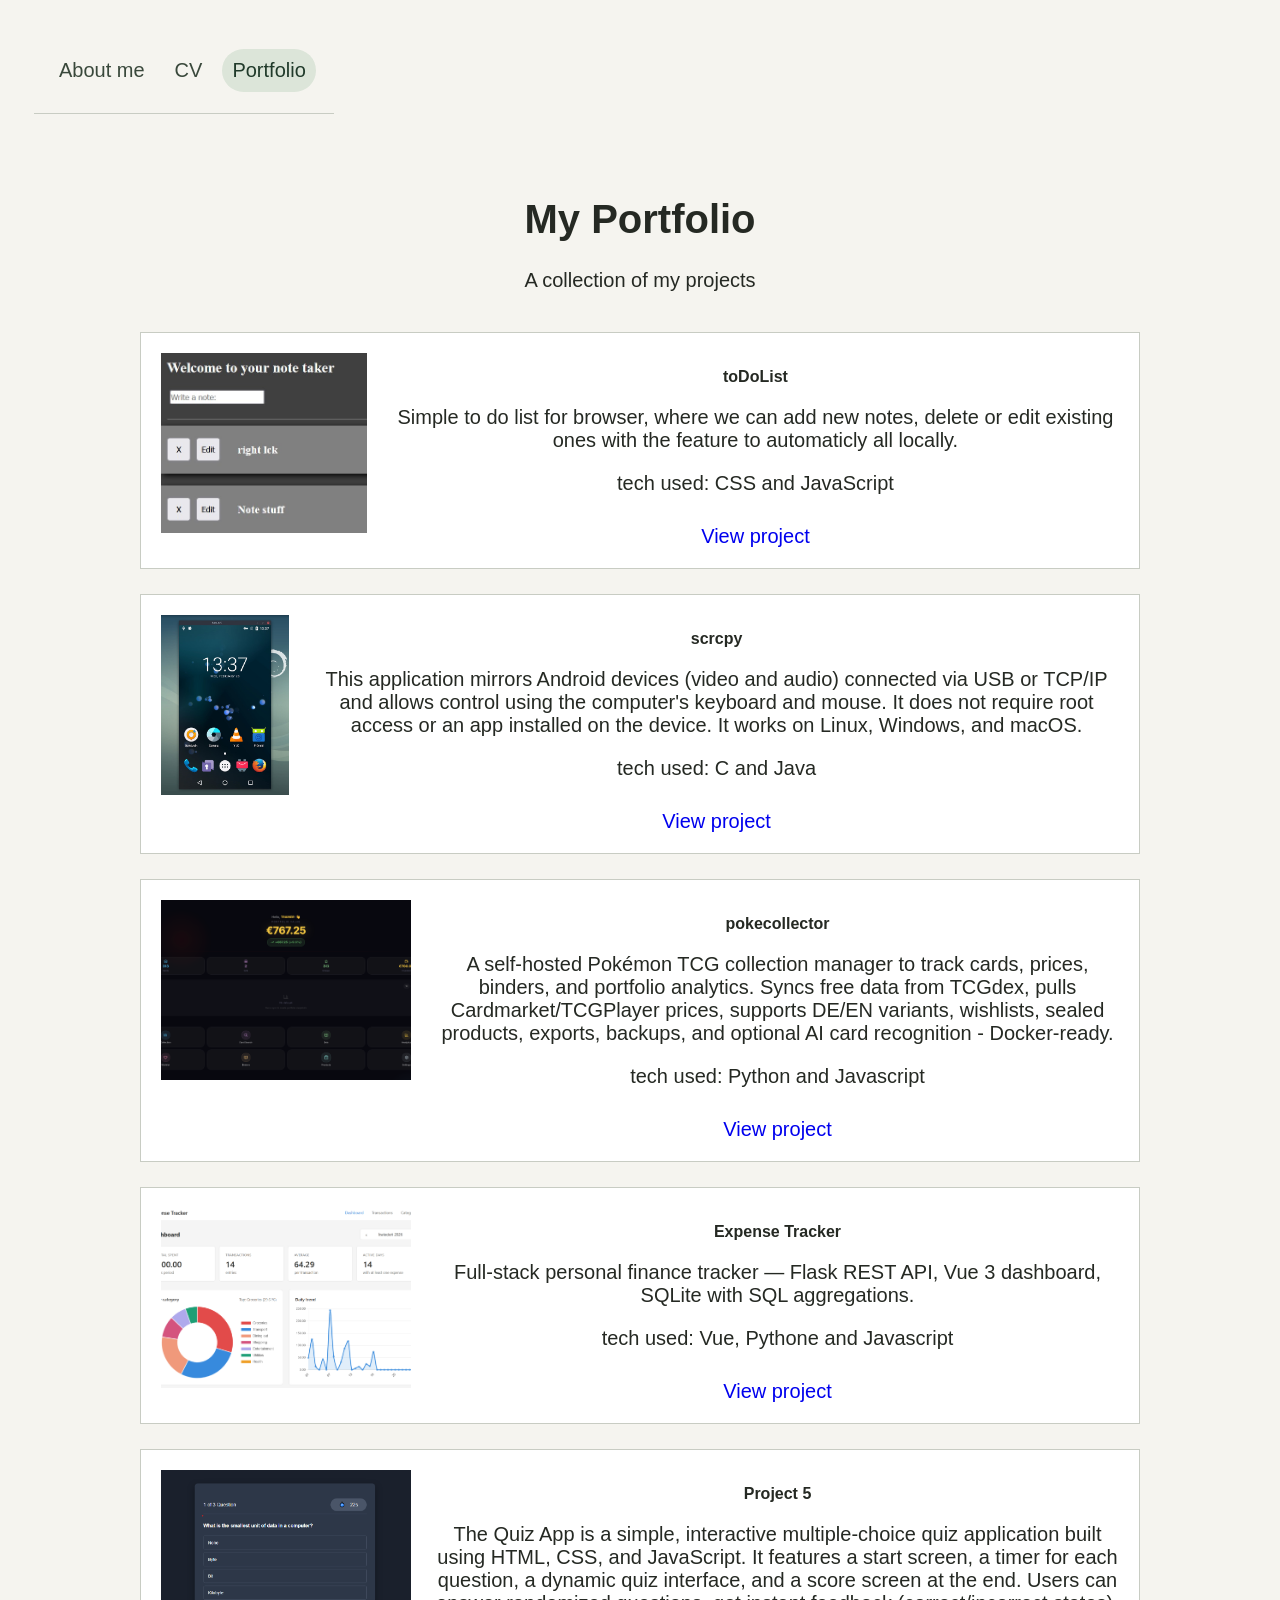
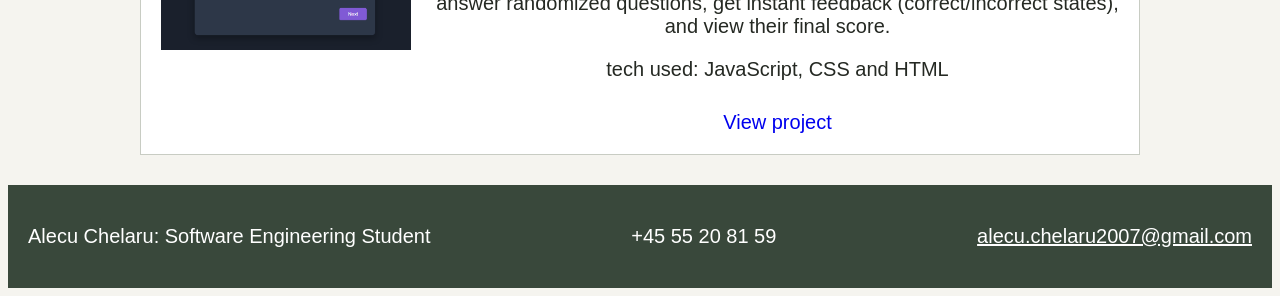
==== portofolio.html @ 0604824c "123" ====
<!DOCTYPE html>
<html lang="en">

<head>
    <meta charset="UTF-8">
    <meta name="viewport" content="width=device-width, initial-scale=1.0">
    <link rel="stylesheet" href="style.css">
    <title>Alecu's Portfolio</title>
</head>

<body>

    <header class="siteHeader">
        <nav class="nav">
            <a href="about-me.html">About me</a>
            <a href="cv.html">CV</a>
            <a class="active" href="portofolio.html">Portfolio</a>
        </nav>
    </header>

    <main class="portoPage">

        <header class="portoTitle">
            <h1>My Portfolio</h1>
            <p>A collection of my projects</p>
        </header>

        <section class="portoSection">

            <article class="portoEntry">

                <img src="images/project1.jpg" alt="Screenshot of Project 1">

                <div class="portoContent">
                    <h2>toDoList</h2>

                    <p>
                        Simple to do list for browser, where we can add new notes, delete or edit existing ones with the feature to automaticly all locally.
                    </p>
                    <p> <span>  tech used: CSS and JavaScript</span></p>

                    <a href="https://github.com/Trikoper/toDoList">View project</a> <!--not mine-->
                </div>

            </article>

            <article class="portoEntry">

                <img src="images/project2.jpg" alt="Screenshot of Project 2">

                <div class="portoContent">
                    <h2>scrcpy</h2>

                    <p>
                       This application mirrors Android devices (video and audio) connected via USB or TCP/IP and allows control using the computer's keyboard and mouse. It does not require root access or an app installed on the device. It works on Linux, Windows, and macOS.
                    </p>

                    <p> <span>  tech used: C and Java</span></p>

                    <a href="https://github.com/Genymobile/scrcpy">View project</a>
                </div>

            </article>

            <article class="portoEntry">

                <img src="images/project3.jpg" alt="Screenshot of Project 3">

                <div class="portoContent">
                    <h2>pokecollector</h2>

                    <p>
                        A self-hosted Pokémon TCG collection manager to track cards, prices, binders, and portfolio analytics. Syncs free data from TCGdex, pulls Cardmarket/TCGPlayer prices, supports DE/EN variants, wishlists, sealed products, exports, backups, and optional AI card recognition - Docker-ready.
                    </p>

                    <p> <span>  tech used: Python and Javascript</span></p>

                    <a href="https://github.com/Git-Romer/pokecollector">View project</a>
                </div>

            </article>

            <article class="portoEntry">

                <img src="images/project4.jpg" alt="Screenshot of Project 4">

                <div class="portoContent">
                    <h2>Expense Tracker</h2>

                    <p>
                        Full-stack personal finance tracker — Flask REST API, Vue 3 dashboard, SQLite with SQL aggregations.
                    </p>

                    <p> <span>  tech used: Vue, Pythone and Javascript</span></p>

                    <a href="https://github.com/kutpiotr/expense-tracker">View project</a>
                </div>

            </article>

            <article class="portoEntry">

                <img src="images/project5.jpg" alt="Screenshot of Project 5">

                <div class="portoContent">
                    <h2>Project 5</h2>

                    <p>
                        The Quiz App is a simple, interactive multiple-choice quiz application built using HTML, CSS, and JavaScript. It features a start screen, a timer for each question, a dynamic quiz interface, and a score screen at the end. Users can answer randomized questions, get instant feedback (correct/incorrect states), and view their final score. </p>

                    <p> <span>  tech used: JavaScript, CSS and HTML</span></p>

                    <a href="https://github.com/umarazlan/QuizApp-using-html-css-and-javascript">View project</a>
                </div>

            </article>

        </section>

    </main>

    <footer class="footer">
        <p>Alecu Chelaru: Software Engineering Student</p>
        <p>+45 55 20 81 59</p>
        <p><a href="mailto:alecu.chelaru2007@gmail.com">alecu.chelaru2007@gmail.com</a></p>
    </footer>

</body>

</html>
---- style.css ----
body {
    background: #f5f4ef;
    color: #252923;
    font-family: Arial, sans-serif;
    font-size: 20px;
}

.siteHeader {
    padding: 25px;
}

.nav {
    display: flex;
    flex-wrap: wrap;
    max-width: 280px;
    padding: 10px;
    margin: 1px;
    border-bottom: 1px solid #c8ccc3;
    padding-bottom: 16px;
}

.nav a {
    padding: 10px;
    margin: 5px;
    border-radius: 70px;
    color: #39483b;
    text-decoration: none;
}

.nav a:hover {
    background-color: #dce5d9;
    color: #203a2a;
}

.nav a.active {
    background-color: #dce5d9;
    color: #203a2a;
}

.aboutPage {
    display: grid;
    grid-template-columns: 1.4fr 1.2fr;
    gap: 20px;
    width: auto;
    max-width: 1100px;
    margin: 15px;
}

.cvPage {
    box-sizing: border-box;
    width: 90%;
    max-width: 1000px;
    margin: 20px auto;
    padding: 15px;
    background-color: white;
    text-align: center;
}


.cvTitle {
    border-bottom: 2px solid #55715d;
    margin-bottom: 25px;
    padding-bottom: 15px;
}

.cvTitle h1 {
    color: #252923;
    font-family: Georgia, "Times New Roman", serif;
    font-size: 2rem;
    font-weight: 400;
}

.cvTitle p {
    margin: 5px;
    color: #55715d;
}

.cvSection {
    border-bottom: 1px solid #d8ddd6;
    padding: 15px;
}

.cvSection h2 {
    margin: 15px;
    color: #39483b;
    font-family: Georgia, "Times New Roman", serif;
    font-size: 1.5rem;
}

.cvSection h3 {
    margin: 4px;
    font-size: 1rem;
}

.cvSection p {
    margin: 5px;
}

.cvDetails {
    display: grid;
    grid-template-columns: 1fr 1fr;
    gap: 10px;
    justify-items: center;
}

.cvDetails span {
    display: block;
    padding: 5px;
    font-weight: bold;

}

@media (max-width: 600px) {
    .aboutPage {
        display: flex;
        flex-direction: column;
    }

    .aboutIntro {
        order: 1;
    }

    .photoSection {
        order: 2;
    }

    .cvPage {
        width: 100%;
    }

    .cvDetails {
        gap: 5px;
        display: grid;
        grid-template-columns: 1fr;
    }

    .cvDetails p {
        margin: 5px;
    }

    .nav {
        justify-content: center;
        margin: 0 auto;
    }

    body {
        background: #f5f4ef;
        color: #252923;
        font-family: Arial, sans-serif;
        font-size: 17px;
    }
}

.cvEntry {
    display: block;
    padding: 10px;
}

.cvEntry>div {
    width: 100%;
}

.cvDate {
    font-weight: bold;
    color: #55715d;
}

.cvSection a {
    color: #39483b;
}

h2 {
    margin: 15px;
    font-size: 1rem;
}

.photo img {
    display: flex;
    width: 80%;
    height: 520px;
    border-radius: 100px;
    object-fit: cover;
}

@media (max-width: 600px) {
    .photo img {
        margin-top: 20px;
        width: 100%;
    }
}

.footer {
    margin-top: auto;
    display: flex;
    flex-wrap: wrap;
    justify-content: space-between;
    gap: 10px;
    padding: 20px;
    background-color: #39483b;
    color: white;
}

.portoPage {
    max-width: 1000px;
    margin: auto;
    padding: 30px;
}

.portoTitle {
    justify-content: center;
    text-align: center;
    margin-bottom: 40px;
}

.portoContent {
    justify-content: center;
    text-align: center;
}

.portoContent a {
    text-decoration: none;

}

.portoSection {
    display: flex;
    flex-direction: column;
    gap: 25px;
}

.portoEntry {
    display: flex;
    gap: 25px;
    padding: 20px;
    border: 1px solid #c8ccc3;
    background: white;
}

.portoEntry img {
    width: 250px;
    height: 180px;
    object-fit: cover;
}

.portoEntry img:hover {
    height: 300px;
    width: auto;
}

.portoContent a {
    display: inline-block;
    margin-top: 10px;
}

@media (max-width: 768px) {

    .portoEntry {
        flex-direction: column-reverse;
    }

    .portoEntry img {
        width: 100%;
        height: auto;
    }

    .portoEntry img:hover {
        width: 100%;
        height: auto;
    }

}

@media (max-width: 375px) {
    .portoPage {
        padding: 15px;
    }

    .portoEntry {
        padding: 15px;
    }
}


.footer a {
    color: white;
}
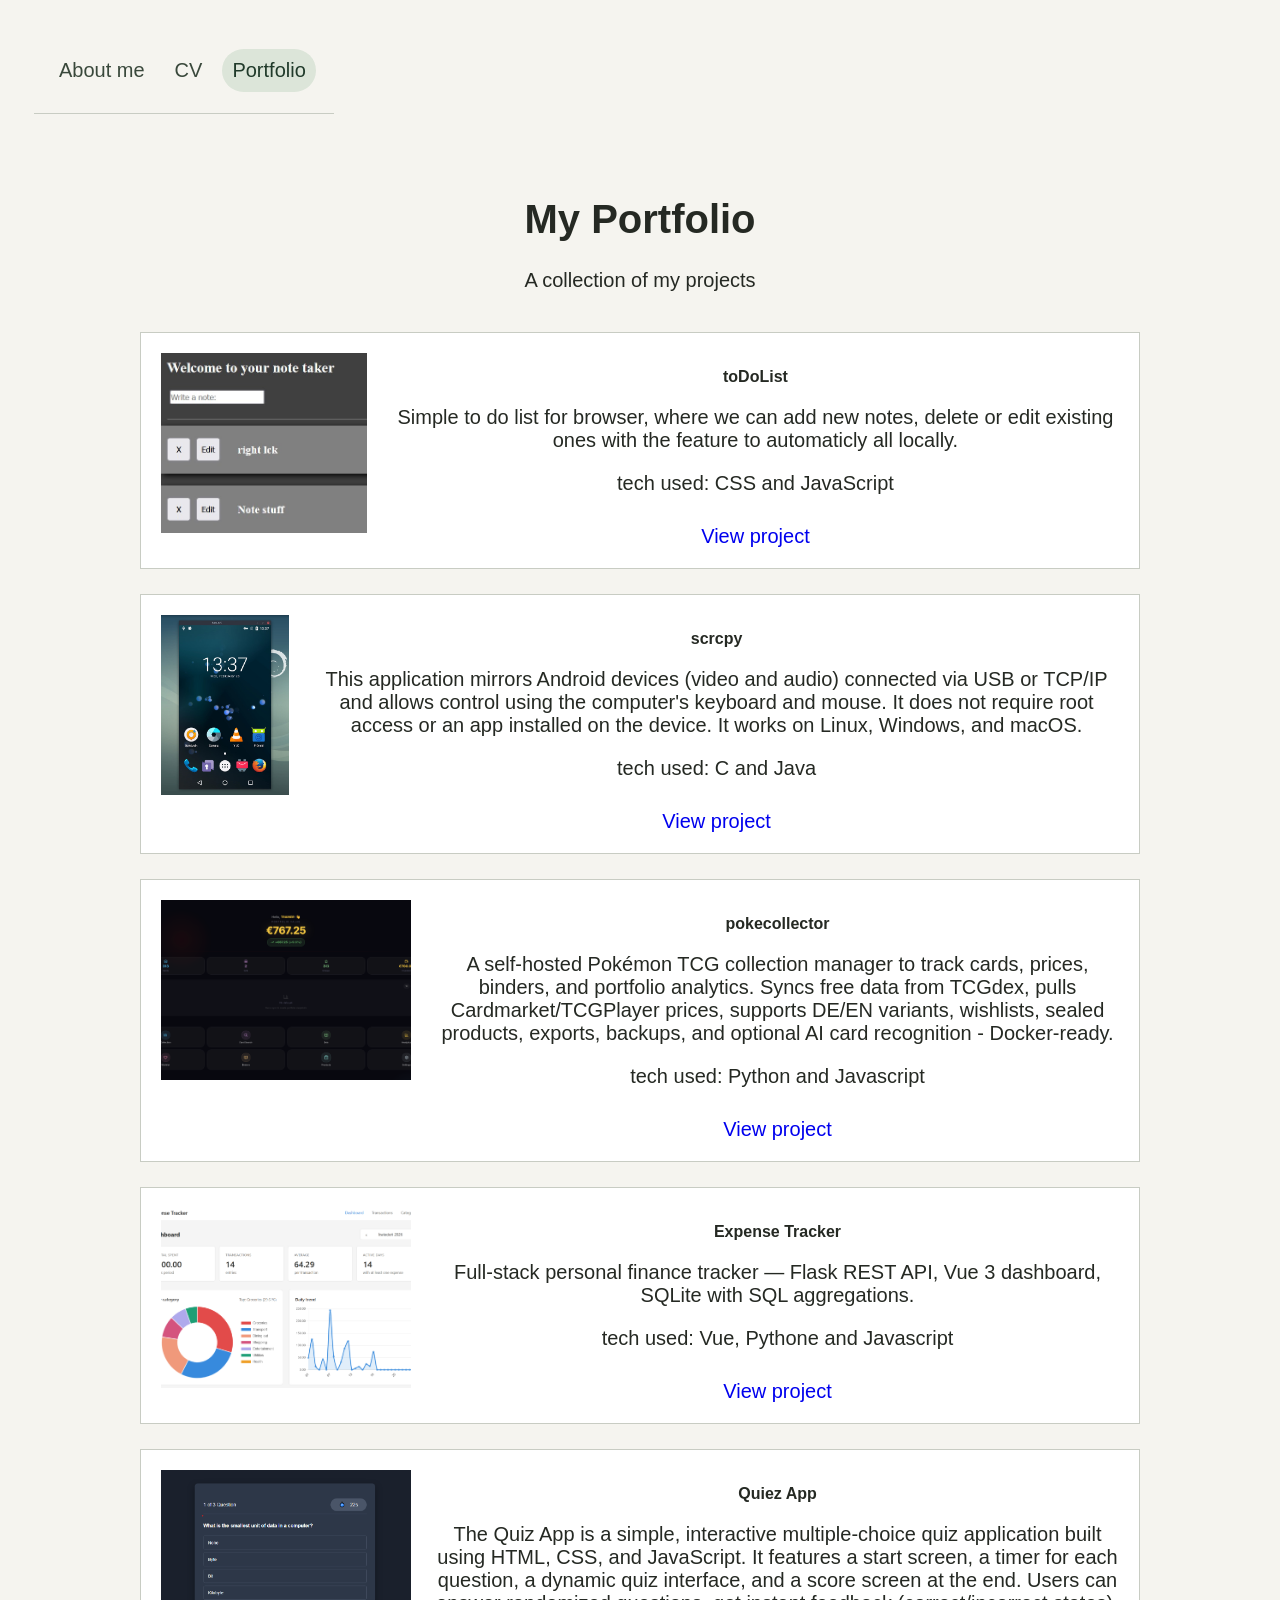
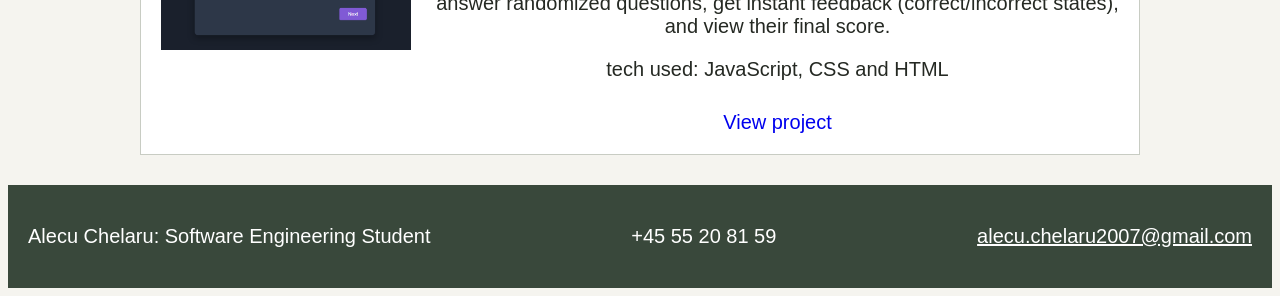
==== commit 110e84fd: "123" ====
--- a/portofolio.html
+++ b/portofolio.html
@@ -103,7 +103,7 @@
                 <img src="images/project5.jpg" alt="Screenshot of Project 5">
 
                 <div class="portoContent">
-                    <h2>Project 5</h2>
+                    <h2>Quiez App</h2>
 
                     <p>
                         The Quiz App is a simple, interactive multiple-choice quiz application built using HTML, CSS, and JavaScript. It features a start screen, a timer for each question, a dynamic quiz interface, and a score screen at the end. Users can answer randomized questions, get instant feedback (correct/incorrect states), and view their final score. </p>
